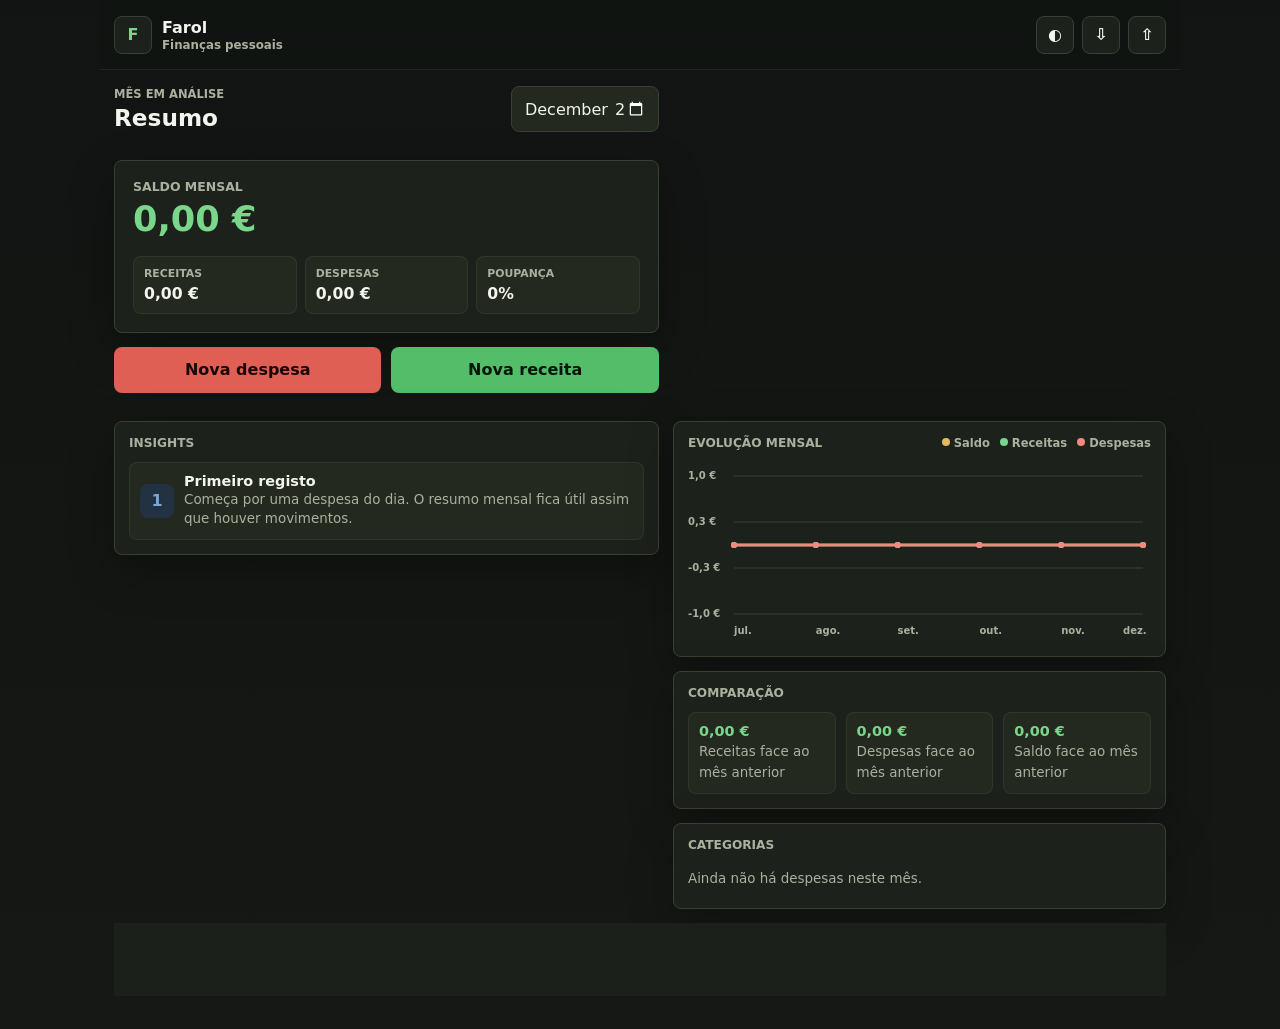
==== index.html @ 8cc8b047 "Add files via upload" ====
<!doctype html>
<html lang="pt-PT">
  <head>
    <meta charset="utf-8" />
    <meta name="viewport" content="width=device-width, initial-scale=1, viewport-fit=cover" />
    <meta name="theme-color" content="#111412" />
    <meta name="apple-mobile-web-app-capable" content="yes" />
    <meta name="apple-mobile-web-app-title" content="Farol" />
    <meta name="apple-mobile-web-app-status-bar-style" content="black-translucent" />
    <title>Farol - Finan&ccedil;as pessoais</title>
    <link rel="manifest" href="manifest.webmanifest" />
    <link rel="icon" href="icon.svg" type="image/svg+xml" />
    <link rel="stylesheet" href="styles.css" />
  </head>
  <body>
    <main class="app">
      <header class="topbar">
        <button class="brand" data-view-target="dashboard" type="button" aria-label="Ir para o resumo">
          <span class="brand-mark" aria-hidden="true">F</span>
          <span>
            <strong>Farol</strong>
            <small>Finan&ccedil;as pessoais</small>
          </span>
        </button>

        <div class="top-actions">
          <button id="themeBtn" class="icon-button" type="button" aria-label="Alternar tema">
            <span aria-hidden="true">◐</span>
          </button>
          <button id="exportBtn" class="icon-button" type="button" aria-label="Exportar dados">
            <span aria-hidden="true">⇩</span>
          </button>
          <label class="icon-button file-button" aria-label="Importar dados">
            <span aria-hidden="true">⇧</span>
            <input id="importInput" type="file" accept="application/json" />
          </label>
        </div>
      </header>

      <section class="view active" id="view-dashboard" aria-labelledby="dashboardTitle">
        <div class="month-strip">
          <div>
            <p class="overline">M&ecirc;s em an&aacute;lise</p>
            <h1 id="dashboardTitle">Resumo</h1>
          </div>
          <input id="monthPicker" type="month" aria-label="Escolher m&ecirc;s" />
        </div>

        <section class="balance-panel" aria-label="Resumo financeiro do m&ecirc;s">
          <p>Saldo mensal</p>
          <strong id="balanceTotal">0,00 &euro;</strong>
          <div class="summary-grid">
            <article>
              <span>Receitas</span>
              <strong id="incomeTotal">0,00 &euro;</strong>
            </article>
            <article>
              <span>Despesas</span>
              <strong id="expenseTotal">0,00 &euro;</strong>
            </article>
            <article>
              <span>Poupan&ccedil;a</span>
              <strong id="savingsRate">0%</strong>
            </article>
          </div>
        </section>

        <div class="quick-actions">
          <button id="quickExpense" class="primary-button danger" type="button">Nova despesa</button>
          <button id="quickIncome" class="primary-button success" type="button">Nova receita</button>
        </div>

        <section class="panel insights-panel" aria-label="Insights autom&aacute;ticos">
          <div class="section-head">
            <h2>Insights</h2>
          </div>
          <div id="insightList" class="insight-list"></div>
        </section>

        <section class="panel chart-panel" aria-label="Evolu&ccedil;&atilde;o financeira">
          <div class="section-head">
            <h2>Evolu&ccedil;&atilde;o mensal</h2>
            <div class="legend">
              <span><i class="dot balance"></i>Saldo</span>
              <span><i class="dot income"></i>Receitas</span>
              <span><i class="dot expense"></i>Despesas</span>
            </div>
          </div>
          <canvas id="monthlyChart" height="180"></canvas>
        </section>

        <section class="panel" aria-label="Compara&ccedil;&atilde;o com meses anteriores">
          <div class="section-head">
            <h2>Compara&ccedil;&atilde;o</h2>
          </div>
          <div id="comparisonGrid" class="metric-grid"></div>
        </section>

        <section class="panel" aria-label="Categorias do m&ecirc;s">
          <div class="section-head">
            <h2>Categorias</h2>
          </div>
          <div id="categoryBreakdown" class="category-list"></div>
        </section>
      </section>

      <section class="view" id="view-transactions" aria-labelledby="transactionsTitle">
        <div class="section-title">
          <p class="overline">Hist&oacute;rico</p>
          <h1 id="transactionsTitle">Movimentos</h1>
        </div>
        <div class="panel">
          <div class="section-head">
            <h2>Por m&ecirc;s</h2>
            <button id="addFromList" class="small-button" type="button">Adicionar</button>
          </div>
          <div id="transactionGroups" class="transaction-groups"></div>
        </div>
      </section>

      <section class="view" id="view-fixed" aria-labelledby="fixedTitle">
        <div class="section-title">
          <p class="overline">Base r&aacute;pida</p>
          <h1 id="fixedTitle">Despesas fixas</h1>
        </div>
        <form id="fixedForm" class="panel compact-form">
          <div class="section-head">
            <h2>Nova despesa fixa</h2>
          </div>
          <label>
            Nome
            <input id="fixedName" autocomplete="off" placeholder="Ex.: Renda, gin&aacute;sio, Netflix" required />
          </label>
          <div class="field-row">
            <label>
              Valor
              <input id="fixedAmount" inputmode="decimal" placeholder="0,00" required />
            </label>
            <label>
              Dia
              <input id="fixedDay" type="number" min="1" max="31" value="1" required />
            </label>
          </div>
          <label>
            Categoria
            <select id="fixedCategory"></select>
          </label>
          <button class="primary-button" type="submit">Guardar fixa</button>
        </form>

        <section class="panel">
          <div class="section-head">
            <h2>Guardadas</h2>
          </div>
          <div id="fixedList" class="fixed-list"></div>
        </section>
      </section>

      <section class="view" id="view-worth" aria-labelledby="worthTitle">
        <div class="section-title">
          <p class="overline">Patrim&oacute;nio</p>
          <h1 id="worthTitle">Crescimento</h1>
        </div>

        <section class="balance-panel worth-panel">
          <p>Patrim&oacute;nio atual</p>
          <strong id="netWorthTotal">0,00 &euro;</strong>
          <div class="summary-grid two">
            <article>
              <span>Varia&ccedil;&atilde;o</span>
              <strong id="netWorthChange">0,00 &euro;</strong>
            </article>
            <article>
              <span>Registos</span>
              <strong id="netWorthCount">0</strong>
            </article>
          </div>
        </section>

        <section class="panel chart-panel" aria-label="Gr&aacute;fico de patrim&oacute;nio">
          <div class="section-head">
            <h2>Gr&aacute;fico</h2>
          </div>
          <canvas id="netWorthChart" height="180"></canvas>
        </section>

        <form id="netWorthForm" class="panel compact-form">
          <div class="section-head">
            <h2>Novo registo</h2>
          </div>
          <label>
            Valor total
            <input id="netWorthAmount" inputmode="decimal" placeholder="0,00" required />
          </label>
          <label>
            Data
            <input id="netWorthDate" type="date" required />
          </label>
          <label>
            Nota
            <input id="netWorthNote" autocomplete="off" placeholder="Ex.: fim do m&ecirc;s, ap&oacute;s poupan&ccedil;a" />
          </label>
          <button class="primary-button" type="submit">Guardar patrim&oacute;nio</button>
        </form>

        <section class="panel">
          <div class="section-head">
            <h2>Registos</h2>
          </div>
          <div id="netWorthList" class="simple-list"></div>
        </section>
      </section>

      <section class="view" id="view-simulator" aria-labelledby="simulatorTitle">
        <div class="section-title">
          <p class="overline">Investimento</p>
          <h1 id="simulatorTitle">Simulador</h1>
        </div>

        <form id="simulatorForm" class="panel compact-form simulator-grid">
          <label>
            Valor inicial
            <input id="simInitial" inputmode="decimal" value="1000" />
          </label>
          <label>
            Refor&ccedil;o
            <input id="simContribution" inputmode="decimal" value="100" />
          </label>
          <label>
            Frequ&ecirc;ncia
            <select id="simFrequency">
              <option value="daily">Todos os dias</option>
              <option value="weekly">Todas as semanas</option>
              <option value="monthly" selected>Todos os meses</option>
              <option value="yearly">Todos os anos</option>
            </select>
          </label>
          <label>
            Valoriza&ccedil;&atilde;o anual
            <input id="simReturn" inputmode="decimal" value="6" />
          </label>
          <label>
            Prazo
            <input id="simYears" type="number" min="1" max="50" value="20" />
          </label>
        </form>

        <section class="balance-panel sim-panel">
          <p>Valor estimado</p>
          <strong id="simFinal">0,00 &euro;</strong>
          <div class="summary-grid two">
            <article>
              <span>Investido</span>
              <strong id="simInvested">0,00 &euro;</strong>
            </article>
            <article>
              <span>Juros</span>
              <strong id="simInterest">0,00 &euro;</strong>
            </article>
          </div>
        </section>

        <section class="panel chart-panel" aria-label="Crescimento potencial do investimento">
          <div class="section-head">
            <h2>Crescimento potencial</h2>
          </div>
          <canvas id="investmentChart" height="210"></canvas>
        </section>
      </section>

      <dialog id="movementDialog" class="movement-dialog">
        <form id="movementForm" method="dialog" class="movement-form">
          <div class="dialog-head">
            <div>
              <p class="overline">Registo r&aacute;pido</p>
              <h2 id="movementDialogTitle">Nova despesa</h2>
            </div>
            <button id="closeMovement" class="icon-button" type="button" aria-label="Fechar">×</button>
          </div>

          <div class="segmented" role="group" aria-label="Tipo de movimento">
            <button class="active" data-type="expense" type="button">Despesa</button>
            <button data-type="income" type="button">Receita</button>
          </div>

          <label id="fixedPresetWrap">
            Usar despesa fixa
            <select id="fixedPresetSelect">
              <option value="">Escolher modelo guardado</option>
            </select>
          </label>

          <label>
            Valor
            <input id="amount" inputmode="decimal" placeholder="0,00" required />
          </label>

          <label>
            Categoria
            <select id="category"></select>
          </label>

          <div id="categoryChips" class="chips" aria-label="Categorias r&aacute;pidas"></div>

          <label>
            Descri&ccedil;&atilde;o
            <input id="description" autocomplete="off" placeholder="Ex.: Continente, renda, ordenado" />
          </label>

          <label>
            Data
            <input id="date" type="date" required />
          </label>

          <button class="primary-button" id="saveMovement" type="submit">Guardar</button>
        </form>
      </dialog>

      <nav class="bottom-nav" aria-label="Navega&ccedil;&atilde;o principal">
        <button class="active" data-view-target="dashboard" type="button">
          <span aria-hidden="true">⌂</span>
          <strong>Resumo</strong>
        </button>
        <button data-view-target="transactions" type="button">
          <span aria-hidden="true">≡</span>
          <strong>Mov.</strong>
        </button>
        <button data-view-target="fixed" type="button">
          <span aria-hidden="true">□</span>
          <strong>Fixas</strong>
        </button>
        <button data-view-target="worth" type="button">
          <span aria-hidden="true">€</span>
          <strong>Patrim.</strong>
        </button>
        <button data-view-target="simulator" type="button">
          <span aria-hidden="true">%</span>
          <strong>Sim.</strong>
        </button>
      </nav>
    </main>

    <script src="script.js"></script>
  </body>
</html>
---- styles.css ----
:root {
  color-scheme: dark;
  font-family:
    Inter, ui-sans-serif, system-ui, -apple-system, BlinkMacSystemFont, "Segoe UI",
    sans-serif;
  --bg: #111412;
  --page: #151814;
  --surface: #1d211c;
  --surface-2: #24291f;
  --surface-3: #2e3428;
  --border: #384033;
  --text: #f2f4ed;
  --muted: #aab19e;
  --faint: #757f6a;
  --success: #79d68a;
  --success-strong: #53bd69;
  --success-soft: #1f3926;
  --danger: #f1897f;
  --danger-strong: #df5f54;
  --danger-soft: #452724;
  --amber: #e4b85e;
  --amber-soft: #3c321f;
  --blue: #7aa7d8;
  --blue-soft: #223243;
  --shadow: 0 16px 46px rgb(0 0 0 / 0.28);
  --radius: 8px;
}

:root[data-theme="light"] {
  color-scheme: light;
  --bg: #f5f1e8;
  --page: #fbf8f1;
  --surface: #ffffff;
  --surface-2: #f0eadf;
  --surface-3: #e7dfd1;
  --border: #d8cfbf;
  --text: #20251f;
  --muted: #6a705f;
  --faint: #8c927f;
  --success: #176b3a;
  --success-strong: #0f7f3f;
  --success-soft: #e3f2e5;
  --danger: #a9372e;
  --danger-strong: #c2463b;
  --danger-soft: #f7dedb;
  --amber: #90640e;
  --amber-soft: #f5e7c8;
  --blue: #246393;
  --blue-soft: #dceaf5;
  --shadow: 0 12px 34px rgb(72 54 27 / 0.13);
}

* {
  box-sizing: border-box;
}

html {
  background: var(--bg);
}

body {
  min-height: 100vh;
  margin: 0;
  background: linear-gradient(180deg, var(--bg), var(--page));
  color: var(--text);
}

button,
input,
select {
  font: inherit;
}

button,
label,
select {
  -webkit-tap-highlight-color: transparent;
}

button {
  cursor: pointer;
}

button:disabled {
  cursor: not-allowed;
  opacity: 0.55;
}

h1,
h2,
p {
  margin-top: 0;
}

.app {
  width: min(1080px, 100%);
  min-height: 100vh;
  margin: 0 auto;
  padding: 0 14px calc(92px + env(safe-area-inset-bottom));
}

.topbar {
  position: sticky;
  top: 0;
  z-index: 20;
  display: flex;
  align-items: center;
  justify-content: space-between;
  gap: 12px;
  min-height: 70px;
  margin: 0 -14px;
  padding: calc(10px + env(safe-area-inset-top)) 14px 10px;
  border-bottom: 1px solid rgb(128 138 116 / 0.16);
  background: color-mix(in srgb, var(--bg) 90%, transparent);
  backdrop-filter: blur(18px);
}

.brand {
  display: inline-flex;
  align-items: center;
  gap: 10px;
  max-width: 62%;
  border: 0;
  background: transparent;
  color: var(--text);
  padding: 0;
  text-align: left;
}

.brand-mark {
  display: grid;
  width: 38px;
  height: 38px;
  flex: 0 0 auto;
  place-items: center;
  border: 1px solid var(--border);
  border-radius: 8px;
  background: var(--surface);
  color: var(--success);
  font-weight: 900;
}

.brand strong,
.brand small {
  display: block;
  overflow: hidden;
  text-overflow: ellipsis;
  white-space: nowrap;
}

.brand strong {
  font-size: 1rem;
}

.brand small {
  margin-top: 1px;
  color: var(--muted);
  font-size: 0.74rem;
  font-weight: 700;
}

.top-actions {
  display: flex;
  gap: 8px;
  align-items: center;
}

.icon-button {
  display: inline-grid;
  width: 38px;
  height: 38px;
  place-items: center;
  border: 1px solid var(--border);
  border-radius: 8px;
  background: var(--surface);
  color: var(--text);
  font-size: 1rem;
  font-weight: 900;
}

.file-button {
  cursor: pointer;
}

.file-button input {
  display: none;
}

.view {
  display: none;
  padding-top: 16px;
}

.view.active {
  display: block;
}

.month-strip,
.section-title {
  display: flex;
  align-items: end;
  justify-content: space-between;
  gap: 14px;
  margin-bottom: 14px;
}

.section-title {
  display: block;
}

.overline {
  margin-bottom: 4px;
  color: var(--muted);
  font-size: 0.72rem;
  font-weight: 900;
  letter-spacing: 0;
  text-transform: uppercase;
}

h1 {
  margin-bottom: 0;
  font-size: 1.45rem;
  line-height: 1.15;
  letter-spacing: 0;
}

h2 {
  margin-bottom: 0;
  color: var(--muted);
  font-size: 0.76rem;
  font-weight: 900;
  letter-spacing: 0;
  text-transform: uppercase;
}

input,
select {
  width: 100%;
  min-height: 46px;
  border: 1px solid var(--border);
  border-radius: 8px;
  background: var(--surface-2);
  color: var(--text);
  padding: 0 12px;
  outline: none;
}

input:focus,
select:focus {
  border-color: var(--success);
  box-shadow: 0 0 0 3px color-mix(in srgb, var(--success) 22%, transparent);
}

label {
  display: grid;
  gap: 7px;
  color: var(--muted);
  font-size: 0.74rem;
  font-weight: 900;
  letter-spacing: 0;
  text-transform: uppercase;
}

#monthPicker {
  width: 148px;
}

.balance-panel,
.panel {
  border: 1px solid var(--border);
  border-radius: var(--radius);
  background: var(--surface);
  box-shadow: var(--shadow);
}

.balance-panel {
  padding: 18px;
}

.balance-panel > p {
  margin-bottom: 7px;
  color: var(--muted);
  font-size: 0.78rem;
  font-weight: 900;
  text-transform: uppercase;
}

.balance-panel > strong {
  display: block;
  margin-bottom: 18px;
  font-size: 2.2rem;
  line-height: 1.05;
  font-variant-numeric: tabular-nums;
}

.summary-grid {
  display: grid;
  grid-template-columns: repeat(3, minmax(0, 1fr));
  gap: 8px;
}

.summary-grid.two {
  grid-template-columns: repeat(2, minmax(0, 1fr));
}

.summary-grid article {
  min-width: 0;
  border: 1px solid rgb(128 138 116 / 0.14);
  border-radius: 8px;
  background: var(--surface-2);
  padding: 10px;
}

.summary-grid span {
  display: block;
  margin-bottom: 4px;
  color: var(--muted);
  font-size: 0.68rem;
  font-weight: 900;
  text-transform: uppercase;
}

.summary-grid strong {
  display: block;
  overflow-wrap: anywhere;
  font-size: 0.98rem;
  font-variant-numeric: tabular-nums;
}

.quick-actions {
  display: grid;
  grid-template-columns: 1fr 1fr;
  gap: 10px;
  margin: 12px 0 14px;
}

.primary-button,
.small-button {
  min-height: 46px;
  border: 1px solid transparent;
  border-radius: 8px;
  background: var(--text);
  color: var(--bg);
  padding: 0 14px;
  font-weight: 900;
}

.primary-button.danger {
  background: var(--danger-strong);
  color: #180706;
}

.primary-button.success {
  background: var(--success-strong);
  color: #06150a;
}

:root[data-theme="light"] .primary-button.danger,
:root[data-theme="light"] .primary-button.success {
  color: #fff;
}

.small-button {
  min-height: 36px;
  background: var(--surface-2);
  color: var(--text);
  border-color: var(--border);
  font-size: 0.8rem;
}

.panel {
  margin-top: 14px;
  padding: 14px;
}

.section-head {
  display: flex;
  align-items: center;
  justify-content: space-between;
  gap: 12px;
  margin-bottom: 12px;
}

.legend {
  display: flex;
  gap: 10px;
  align-items: center;
  color: var(--muted);
  font-size: 0.72rem;
  font-weight: 800;
}

.dot {
  display: inline-block;
  width: 8px;
  height: 8px;
  margin-right: 4px;
  border-radius: 999px;
  vertical-align: 1px;
}

.dot.balance {
  background: var(--amber);
}

.dot.income {
  background: var(--success);
}

.dot.expense {
  background: var(--danger);
}

.chart-panel canvas {
  display: block;
  width: 100%;
  height: 180px;
}

#investmentChart {
  height: 210px;
}

.insight-list,
.metric-grid,
.category-list,
.fixed-list,
.simple-list,
.transaction-groups {
  display: grid;
  gap: 10px;
}

.insight-item,
.metric-card,
.category-row,
.fixed-item,
.simple-item,
.month-group {
  border: 1px solid rgb(128 138 116 / 0.14);
  border-radius: 8px;
  background: var(--surface-2);
}

.insight-item {
  display: grid;
  grid-template-columns: 34px 1fr;
  gap: 10px;
  align-items: center;
  padding: 10px;
}

.insight-item .badge {
  display: grid;
  width: 34px;
  height: 34px;
  place-items: center;
  border-radius: 8px;
  background: var(--blue-soft);
  color: var(--blue);
  font-weight: 900;
}

.insight-item strong,
.metric-card strong {
  display: block;
  margin-bottom: 2px;
  font-size: 0.9rem;
}

.insight-item p,
.metric-card span,
.empty {
  margin-bottom: 0;
  color: var(--muted);
  font-size: 0.84rem;
  line-height: 1.4;
}

.metric-grid {
  grid-template-columns: repeat(3, minmax(0, 1fr));
}

.metric-card {
  padding: 10px;
}

.metric-card strong {
  overflow-wrap: anywhere;
  font-variant-numeric: tabular-nums;
}

.category-row {
  padding: 10px;
}

.category-meta,
.row-line {
  display: flex;
  justify-content: space-between;
  gap: 12px;
  align-items: center;
}

.category-meta strong,
.row-line strong {
  min-width: 0;
  overflow: hidden;
  text-overflow: ellipsis;
  white-space: nowrap;
}

.category-meta span,
.row-line span {
  color: var(--muted);
  white-space: nowrap;
  font-variant-numeric: tabular-nums;
}

.bar {
  height: 8px;
  margin-top: 8px;
  overflow: hidden;
  border-radius: 999px;
  background: var(--surface-3);
}

.bar div {
  height: 100%;
  border-radius: inherit;
  background: var(--danger);
}

.month-group {
  padding: 12px;
}

.month-group h3 {
  margin: 0 0 8px;
  font-size: 0.92rem;
}

.transaction {
  display: grid;
  grid-template-columns: 1fr auto;
  gap: 8px 12px;
  align-items: center;
  padding: 11px 0;
  border-top: 1px solid rgb(128 138 116 / 0.14);
}

.transaction:first-of-type {
  border-top: 0;
}

.transaction-title {
  min-width: 0;
}

.transaction-title strong {
  display: block;
  overflow: hidden;
  text-overflow: ellipsis;
  white-space: nowrap;
}

.transaction-title span {
  display: block;
  margin-top: 3px;
  color: var(--muted);
  font-size: 0.78rem;
}

.amount {
  font-weight: 900;
  white-space: nowrap;
  font-variant-numeric: tabular-nums;
}

.income {
  color: var(--success);
}

.expense {
  color: var(--danger);
}

.delete-button,
.use-button {
  grid-column: 1 / -1;
  justify-self: start;
  min-height: 32px;
  border: 1px solid var(--border);
  border-radius: 8px;
  background: var(--surface);
  color: var(--muted);
  padding: 0 10px;
  font-size: 0.76rem;
  font-weight: 900;
}

.use-button {
  color: var(--text);
}

.compact-form {
  display: grid;
  gap: 12px;
}

.field-row,
.simulator-grid {
  display: grid;
  grid-template-columns: 1fr 100px;
  gap: 10px;
}

.simulator-grid {
  grid-template-columns: 1fr 1fr;
}

.fixed-item,
.simple-item {
  display: grid;
  gap: 9px;
  padding: 11px;
}

.fixed-actions,
.item-actions {
  display: flex;
  gap: 8px;
  flex-wrap: wrap;
}

.simple-item p,
.fixed-item p {
  margin: 0;
  color: var(--muted);
  font-size: 0.82rem;
}

.movement-dialog {
  width: min(440px, calc(100% - 20px));
  max-height: min(760px, calc(100vh - 24px));
  margin: auto auto 10px;
  border: 1px solid var(--border);
  border-radius: 10px 10px 8px 8px;
  background: var(--surface);
  color: var(--text);
  box-shadow: 0 24px 72px rgb(0 0 0 / 0.5);
}

.movement-dialog::backdrop {
  background: rgb(0 0 0 / 0.62);
  backdrop-filter: blur(4px);
}

.movement-form {
  display: grid;
  gap: 12px;
  padding: 16px;
}

.dialog-head {
  display: flex;
  justify-content: space-between;
  gap: 12px;
  align-items: start;
}

.dialog-head h2 {
  color: var(--text);
  font-size: 1.15rem;
  text-transform: none;
}

.segmented {
  display: grid;
  grid-template-columns: 1fr 1fr;
  gap: 4px;
  border-radius: 8px;
  background: var(--surface-2);
  padding: 4px;
}

.segmented button {
  min-height: 42px;
  border: 0;
  border-radius: 6px;
  background: transparent;
  color: var(--muted);
  font-weight: 900;
}

.segmented .active[data-type="expense"] {
  background: var(--danger-strong);
  color: #fff;
}

.segmented .active[data-type="income"] {
  background: var(--success-strong);
  color: #06150a;
}

:root[data-theme="light"] .segmented .active[data-type="income"] {
  color: #fff;
}

.chips {
  display: flex;
  gap: 8px;
  overflow-x: auto;
  padding-bottom: 2px;
  scrollbar-width: none;
}

.chips::-webkit-scrollbar {
  display: none;
}

.chip {
  min-height: 34px;
  flex: 0 0 auto;
  border: 1px solid var(--border);
  border-radius: 8px;
  background: var(--surface-2);
  color: var(--text);
  padding: 0 10px;
  font-size: 0.78rem;
  font-weight: 900;
}

.chip.active {
  border-color: var(--success);
  background: var(--success-soft);
}

.bottom-nav {
  position: fixed;
  right: 0;
  bottom: 0;
  left: 0;
  z-index: 18;
  display: grid;
  grid-template-columns: repeat(5, 1fr);
  width: min(1080px, 100%);
  margin: 0 auto;
  border-top: 1px solid var(--border);
  background: color-mix(in srgb, var(--surface) 94%, transparent);
  padding: 8px 8px calc(8px + env(safe-area-inset-bottom));
  backdrop-filter: blur(18px);
}

.bottom-nav button {
  display: grid;
  gap: 2px;
  min-width: 0;
  min-height: 54px;
  place-items: center;
  border: 0;
  border-radius: 8px;
  background: transparent;
  color: var(--muted);
  padding: 4px 2px;
}

.bottom-nav span {
  font-size: 1rem;
  line-height: 1;
}

.bottom-nav strong {
  width: 100%;
  overflow: hidden;
  text-overflow: ellipsis;
  white-space: nowrap;
  font-size: 0.62rem;
  letter-spacing: 0;
  text-transform: uppercase;
}

.bottom-nav button.active {
  background: var(--success-soft);
  color: var(--success);
}

.empty {
  padding: 6px 0;
}

@media (max-width: 370px) {
  .app {
    padding-right: 10px;
    padding-left: 10px;
  }

  .topbar {
    margin-right: -10px;
    margin-left: -10px;
    padding-right: 10px;
    padding-left: 10px;
  }

  .summary-grid,
  .metric-grid,
  .simulator-grid {
    grid-template-columns: 1fr;
  }

  .balance-panel > strong {
    font-size: 1.75rem;
  }

  .legend {
    display: none;
  }
}

@media (min-width: 760px) {
  .app {
    padding-bottom: 34px;
  }

  .view.active {
    display: grid;
    grid-template-columns: repeat(2, minmax(0, 1fr));
    gap: 14px;
    align-items: start;
  }

  #view-dashboard.active {
    grid-template-columns: 1.05fr 0.95fr;
  }

  .month-strip,
  .section-title,
  .quick-actions,
  .balance-panel,
  .insights-panel,
  #view-dashboard .chart-panel {
    grid-column: 1;
  }

  #view-dashboard .panel:nth-of-type(n + 3) {
    grid-column: 2;
  }

  .panel,
  .balance-panel,
  .quick-actions {
    margin-top: 0;
  }

  .bottom-nav {
    position: sticky;
    bottom: auto;
    top: calc(70px + env(safe-area-inset-top));
    margin-top: 14px;
    border: 1px solid var(--border);
    border-radius: 8px;
  }
}
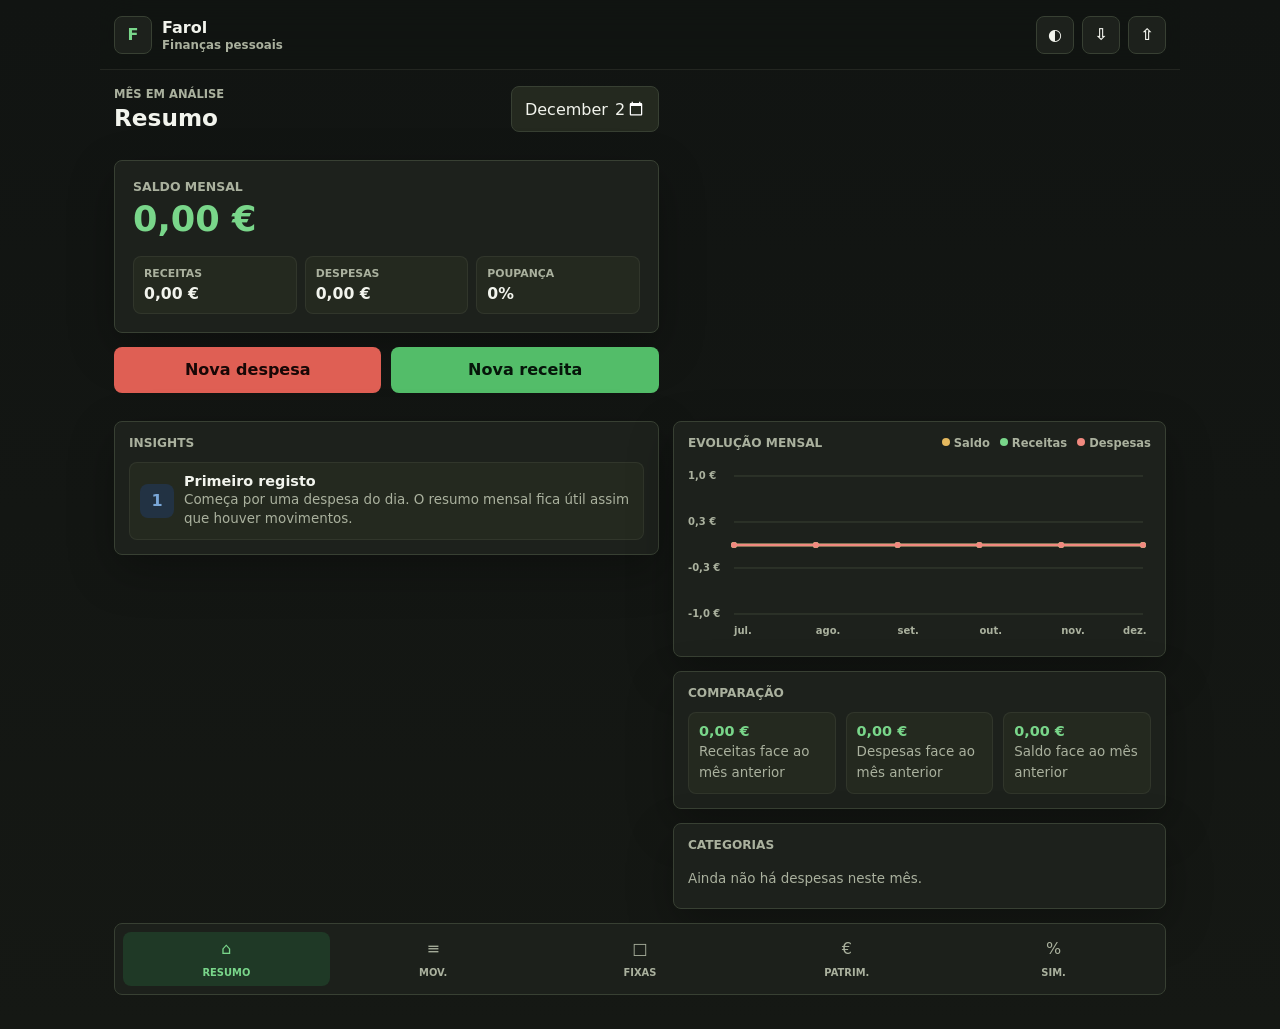
==== commit c9db7fea: "Add files via upload" ====
--- a/index.html
+++ b/index.html
@@ -2,7 +2,7 @@
 <html lang="pt-PT">
   <head>
     <meta charset="utf-8" />
-    <meta name="viewport" content="width=device-width, initial-scale=1, viewport-fit=cover" />
+    <meta name="viewport" content="width=device-width, initial-scale=1, maximum-scale=1, user-scalable=no, viewport-fit=cover" />
     <meta name="theme-color" content="#111412" />
     <meta name="apple-mobile-web-app-capable" content="yes" />
     <meta name="apple-mobile-web-app-title" content="Farol" />
@@ -295,12 +295,11 @@
             <input id="amount" inputmode="decimal" placeholder="0,00" required />
           </label>
 
-          <label>
-            Categoria
-            <select id="category"></select>
-          </label>
-
-          <div id="categoryChips" class="chips" aria-label="Categorias r&aacute;pidas"></div>
+          <div class="category-picker">
+            <div class="field-label">Categoria</div>
+            <select id="category" class="native-category" aria-label="Categoria"></select>
+            <div id="categoryChips" class="chips" aria-label="Categorias r&aacute;pidas"></div>
+          </div>
 
           <label>
             Descri&ccedil;&atilde;o
--- a/styles.css
+++ b/styles.css
@@ -63,6 +63,8 @@
   margin: 0;
   background: linear-gradient(180deg, var(--bg), var(--page));
   color: var(--text);
+  overscroll-behavior: none;
+  touch-action: manipulation;
 }
 
 button,
@@ -241,6 +243,7 @@
   border-radius: 8px;
   background: var(--surface-2);
   color: var(--text);
+  font-size: 16px;
   padding: 0 12px;
   outline: none;
 }
@@ -254,6 +257,14 @@
 label {
   display: grid;
   gap: 7px;
+  color: var(--muted);
+  font-size: 0.74rem;
+  font-weight: 900;
+  letter-spacing: 0;
+  text-transform: uppercase;
+}
+
+.field-label {
   color: var(--muted);
   font-size: 0.74rem;
   font-weight: 900;
@@ -642,7 +653,7 @@
 
 .movement-dialog {
   width: min(440px, calc(100% - 20px));
-  max-height: min(760px, calc(100vh - 24px));
+  max-height: min(760px, calc(100dvh - 24px));
   margin: auto auto 10px;
   border: 1px solid var(--border);
   border-radius: 10px 10px 8px 8px;
@@ -658,7 +669,7 @@
 
 .movement-form {
   display: grid;
-  gap: 12px;
+  gap: 10px;
   padding: 16px;
 }
 
@@ -707,11 +718,27 @@
   color: #fff;
 }
 
+.category-picker {
+  display: grid;
+  gap: 8px;
+}
+
+.native-category {
+  position: absolute;
+  width: 1px;
+  height: 1px;
+  min-height: 1px;
+  overflow: hidden;
+  opacity: 0;
+  pointer-events: none;
+}
+
 .chips {
   display: flex;
   gap: 8px;
   overflow-x: auto;
-  padding-bottom: 2px;
+  margin: 0 -16px;
+  padding: 0 16px 2px;
   scrollbar-width: none;
 }
 
@@ -720,20 +747,21 @@
 }
 
 .chip {
-  min-height: 34px;
+  min-height: 40px;
   flex: 0 0 auto;
   border: 1px solid var(--border);
   border-radius: 8px;
   background: var(--surface-2);
   color: var(--text);
   padding: 0 10px;
-  font-size: 0.78rem;
+  font-size: 0.86rem;
   font-weight: 900;
 }
 
 .chip.active {
   border-color: var(--success);
   background: var(--success-soft);
+  color: var(--success);
 }
 
 .bottom-nav {
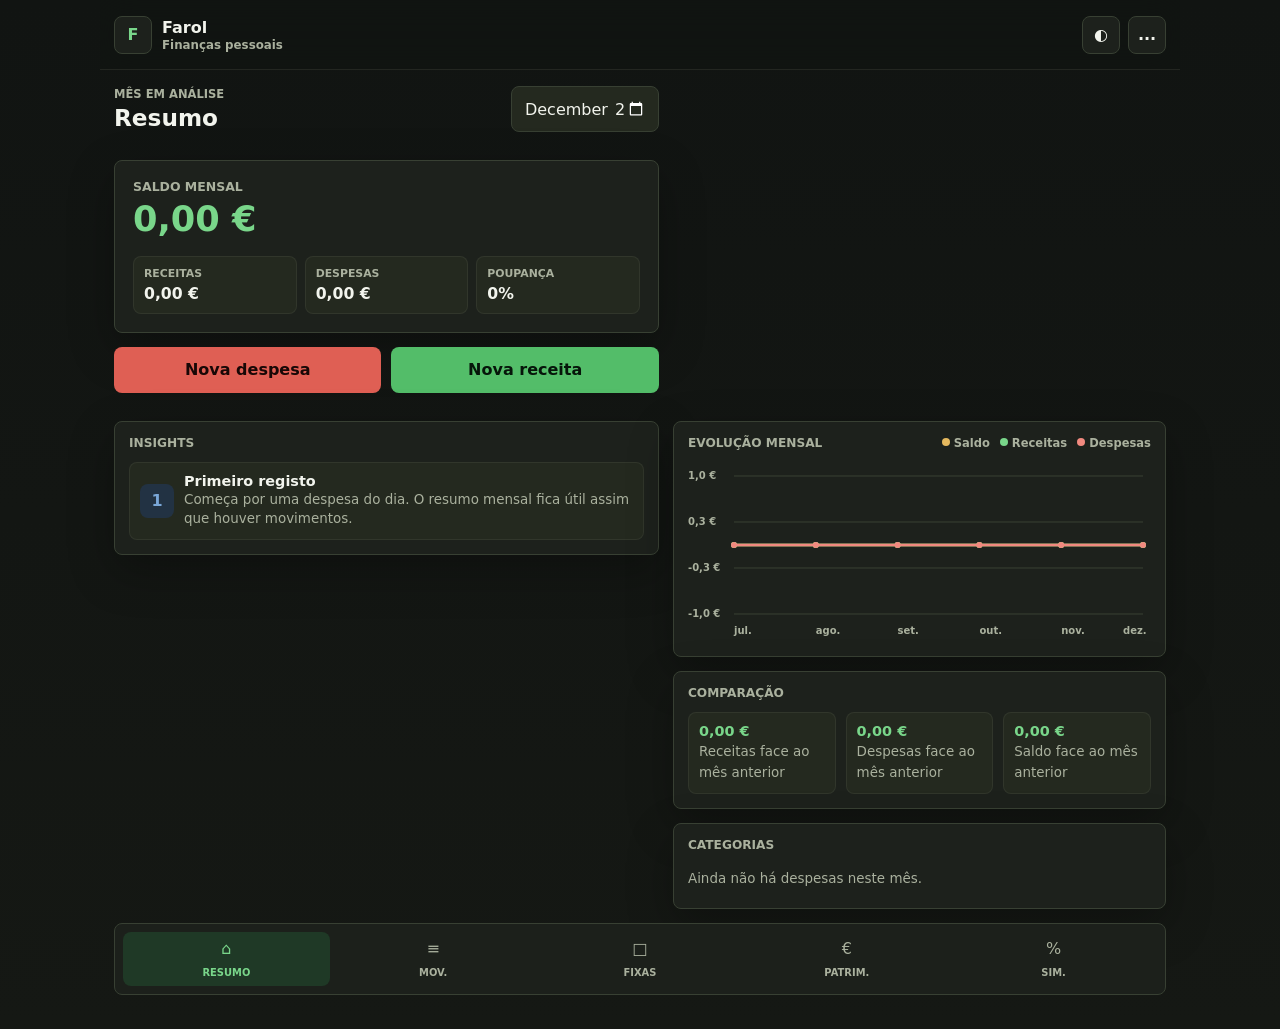
==== commit 539063f5: "Add files via upload" ====
--- a/index.html
+++ b/index.html
@@ -16,10 +16,10 @@
     <main class="app">
       <header class="topbar">
         <button class="brand" data-view-target="dashboard" type="button" aria-label="Ir para o resumo">
-          <span class="brand-mark" aria-hidden="true">F</span>
+          <span id="brandLogo" class="brand-mark" aria-hidden="true">F</span>
           <span>
-            <strong>Farol</strong>
-            <small>Finan&ccedil;as pessoais</small>
+            <strong id="brandTitle">Farol</strong>
+            <small id="brandSubtitle">Finan&ccedil;as pessoais</small>
           </span>
         </button>
 
@@ -27,7 +27,7 @@
           <button id="themeBtn" class="icon-button" type="button" aria-label="Alternar tema">
             <span aria-hidden="true">◐</span>
           </button>
-          <button id="exportBtn" class="icon-button" type="button" aria-label="Exportar dados">
+          <button id="settingsBtn" class="icon-button menu-button" type="button" aria-label="Abrir defini&ccedil;&otilde;es">
             <span aria-hidden="true">⇩</span>
           </button>
           <label class="icon-button file-button" aria-label="Importar dados">
@@ -315,6 +315,70 @@
         </form>
       </dialog>
 
+      <dialog id="settingsDialog" class="settings-dialog">
+        <section class="settings-sheet" aria-labelledby="settingsTitle">
+          <div class="dialog-head">
+            <div>
+              <p class="overline">Personaliza&ccedil;&atilde;o</p>
+              <h2 id="settingsTitle">Defini&ccedil;&otilde;es</h2>
+            </div>
+            <button id="closeSettings" class="icon-button" type="button" aria-label="Fechar">x</button>
+          </div>
+
+          <div class="settings-section">
+            <h3>Topo da app</h3>
+            <label>
+              Nome
+              <input id="appTitleInput" autocomplete="off" maxlength="24" />
+            </label>
+            <label>
+              Subt&iacute;tulo
+              <input id="appSubtitleInput" autocomplete="off" maxlength="34" />
+            </label>
+            <div class="logo-row">
+              <div id="logoPreview" class="logo-preview" aria-hidden="true">F</div>
+              <div class="logo-actions">
+                <label class="secondary-action">
+                  Escolher foto
+                  <input id="logoInput" type="file" accept="image/*" />
+                </label>
+                <button id="removeLogoBtn" class="secondary-action" type="button">Remover foto</button>
+              </div>
+            </div>
+          </div>
+
+          <div class="settings-section">
+            <h3>Categorias</h3>
+            <div class="field-row">
+              <label>
+                Tipo
+                <select id="categoryTypeInput">
+                  <option value="expense">Despesa</option>
+                  <option value="income">Receita</option>
+                </select>
+              </label>
+              <label>
+                Nova
+                <input id="customCategoryInput" autocomplete="off" placeholder="Ex.: Animais" />
+              </label>
+            </div>
+            <button id="addCategoryBtn" class="primary-button" type="button">Adicionar categoria</button>
+            <div id="customCategoryList" class="custom-category-list"></div>
+          </div>
+
+          <div class="settings-section">
+            <h3>Dados</h3>
+            <div class="data-actions">
+              <button id="settingsExportBtn" class="secondary-action" type="button">Exportar dados</button>
+              <label class="secondary-action">
+                Importar dados
+                <input id="settingsImportInput" type="file" accept="application/json" />
+              </label>
+            </div>
+          </div>
+        </section>
+      </dialog>
+
       <nav class="bottom-nav" aria-label="Navega&ccedil;&atilde;o principal">
         <button class="active" data-view-target="dashboard" type="button">
           <span aria-hidden="true">⌂</span>
--- a/styles.css
+++ b/styles.css
@@ -140,6 +140,14 @@
   background: var(--surface);
   color: var(--success);
   font-weight: 900;
+  overflow: hidden;
+}
+
+.brand-mark img,
+.logo-preview img {
+  width: 100%;
+  height: 100%;
+  object-fit: cover;
 }
 
 .brand strong,
@@ -186,6 +194,19 @@
 
 .file-button input {
   display: none;
+}
+
+.top-actions .file-button {
+  display: none;
+}
+
+.menu-button span {
+  font-size: 0;
+}
+
+.menu-button span::before {
+  content: "...";
+  font-size: 1rem;
 }
 
 .view {
@@ -660,6 +681,130 @@
   background: var(--surface);
   color: var(--text);
   box-shadow: 0 24px 72px rgb(0 0 0 / 0.5);
+}
+
+.settings-dialog {
+  width: min(520px, calc(100% - 20px));
+  max-height: min(820px, calc(100dvh - 24px));
+  margin: auto auto 10px;
+  border: 1px solid var(--border);
+  border-radius: 10px 10px 8px 8px;
+  background: var(--surface);
+  color: var(--text);
+  box-shadow: 0 24px 72px rgb(0 0 0 / 0.5);
+}
+
+.settings-dialog::backdrop {
+  background: rgb(0 0 0 / 0.62);
+  backdrop-filter: blur(4px);
+}
+
+.settings-sheet {
+  display: grid;
+  gap: 14px;
+  max-height: calc(100dvh - 42px);
+  overflow: auto;
+  padding: 16px;
+}
+
+.settings-section {
+  display: grid;
+  gap: 12px;
+  border: 1px solid rgb(128 138 116 / 0.14);
+  border-radius: 8px;
+  background: var(--surface-2);
+  padding: 12px;
+}
+
+.settings-section h3 {
+  margin: 0;
+  color: var(--muted);
+  font-size: 0.76rem;
+  font-weight: 900;
+  letter-spacing: 0;
+  text-transform: uppercase;
+}
+
+.logo-row {
+  display: grid;
+  grid-template-columns: 58px 1fr;
+  gap: 12px;
+  align-items: center;
+}
+
+.logo-preview {
+  display: grid;
+  width: 58px;
+  height: 58px;
+  place-items: center;
+  overflow: hidden;
+  border: 1px solid var(--border);
+  border-radius: 8px;
+  background: var(--surface);
+  color: var(--success);
+  font-size: 1.25rem;
+  font-weight: 900;
+}
+
+.logo-actions,
+.data-actions {
+  display: flex;
+  gap: 8px;
+  flex-wrap: wrap;
+}
+
+.secondary-action {
+  display: inline-flex;
+  align-items: center;
+  justify-content: center;
+  min-height: 40px;
+  border: 1px solid var(--border);
+  border-radius: 8px;
+  background: var(--surface);
+  color: var(--text);
+  padding: 0 12px;
+  font-size: 0.82rem;
+  font-weight: 900;
+  text-transform: none;
+}
+
+.secondary-action input {
+  display: none;
+}
+
+.custom-category-list {
+  display: grid;
+  gap: 8px;
+}
+
+.custom-category-item {
+  display: flex;
+  align-items: center;
+  justify-content: space-between;
+  gap: 10px;
+  border: 1px solid var(--border);
+  border-radius: 8px;
+  background: var(--surface);
+  padding: 8px 10px;
+}
+
+.custom-category-item span {
+  min-width: 0;
+  overflow: hidden;
+  text-overflow: ellipsis;
+  white-space: nowrap;
+  font-weight: 800;
+}
+
+.custom-category-item button {
+  min-height: 30px;
+  border: 1px solid var(--border);
+  border-radius: 8px;
+  background: var(--surface-2);
+  color: var(--muted);
+  padding: 0 9px;
+  font-size: 0.76rem;
+  font-weight: 900;
 }
 
 .movement-dialog::backdrop {
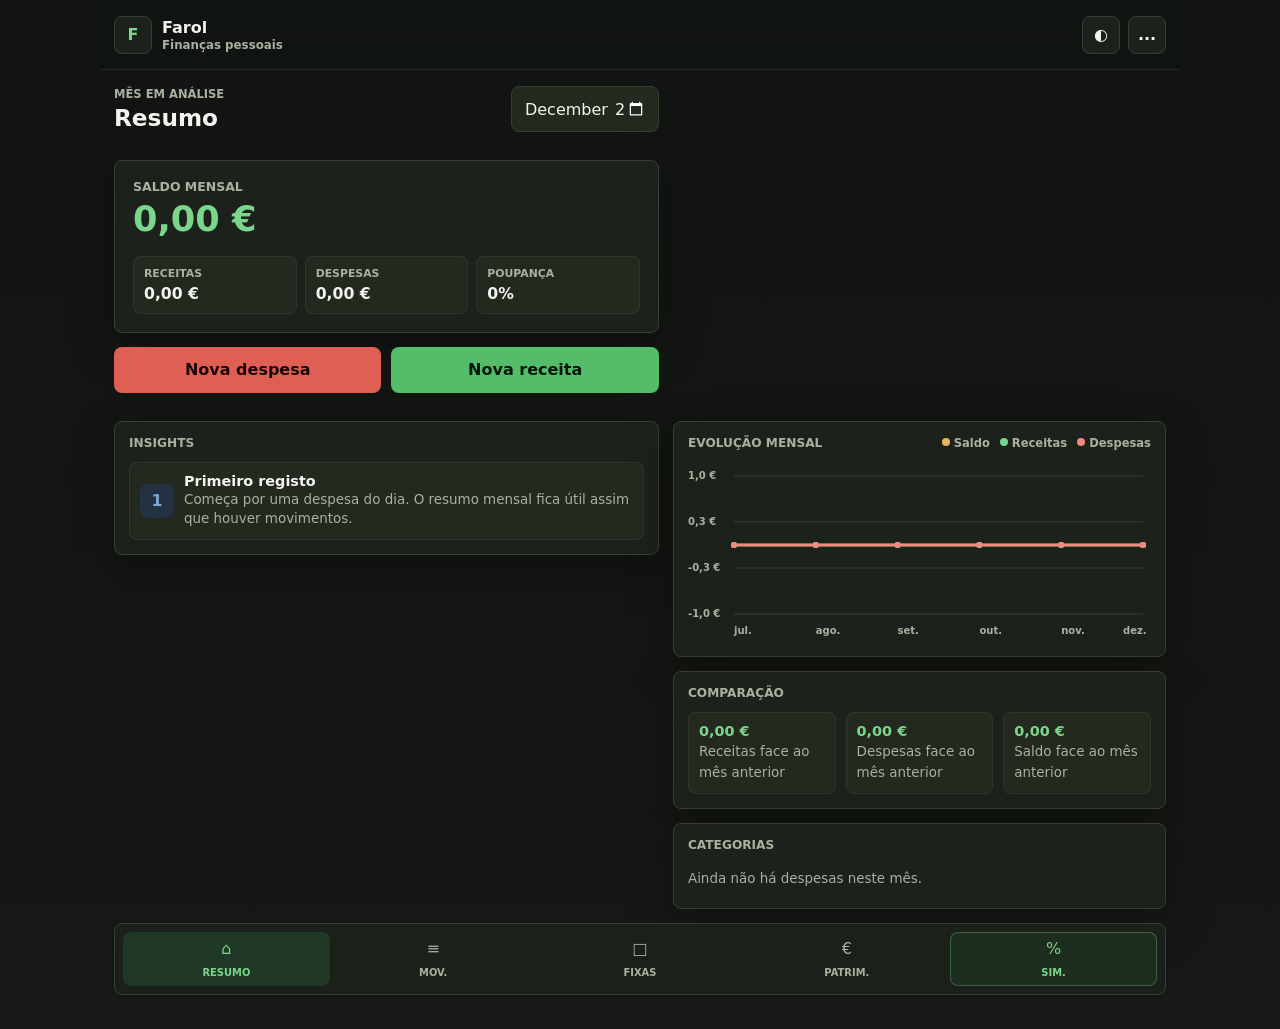
==== commit db19c59b: "Add files via upload" ====
--- a/index.html
+++ b/index.html
@@ -240,7 +240,7 @@
             <input id="simReturn" inputmode="decimal" value="6" />
           </label>
           <label>
-            Prazo
+            Prazo (anos)
             <input id="simYears" type="number" min="1" max="50" value="20" />
           </label>
         </form>
@@ -369,12 +369,17 @@
           <div class="settings-section">
             <h3>Dados</h3>
             <div class="data-actions">
-              <button id="settingsExportBtn" class="secondary-action" type="button">Exportar dados</button>
-              <label class="secondary-action">
-                Importar dados
+              <button id="settingsExportBtn" class="secondary-action export-action" type="button">Exportar Dados</button>
+              <label class="secondary-action import-action">
+                Importar Dados
                 <input id="settingsImportInput" type="file" accept="application/json" />
               </label>
             </div>
+          </div>
+
+          <div class="settings-footer">
+            <button id="cancelSettingsBtn" class="secondary-action" type="button">Cancelar</button>
+            <button id="saveSettingsBtn" class="primary-button" type="button">Gravar</button>
           </div>
         </section>
       </dialog>
--- a/styles.css
+++ b/styles.css
@@ -649,6 +649,11 @@
 
 .simulator-grid {
   grid-template-columns: 1fr 1fr;
+  border-color: color-mix(in srgb, var(--success) 45%, var(--border));
+  background:
+    linear-gradient(180deg, color-mix(in srgb, var(--success-soft) 42%, transparent), transparent),
+    var(--surface);
+  box-shadow: 0 14px 42px rgb(0 0 0 / 0.24);
 }
 
 .fixed-item,
@@ -675,7 +680,7 @@
 .movement-dialog {
   width: min(440px, calc(100% - 20px));
   max-height: min(760px, calc(100dvh - 24px));
-  margin: auto auto 10px;
+  margin: calc(12px + env(safe-area-inset-top)) auto auto;
   border: 1px solid var(--border);
   border-radius: 10px 10px 8px 8px;
   background: var(--surface);
@@ -686,7 +691,7 @@
 .settings-dialog {
   width: min(520px, calc(100% - 20px));
   max-height: min(820px, calc(100dvh - 24px));
-  margin: auto auto 10px;
+  margin: calc(12px + env(safe-area-inset-top)) auto auto;
   border: 1px solid var(--border);
   border-radius: 10px 10px 8px 8px;
   background: var(--surface);
@@ -702,7 +707,7 @@
 .settings-sheet {
   display: grid;
   gap: 14px;
-  max-height: calc(100dvh - 42px);
+  max-height: calc(100dvh - 42px - env(safe-area-inset-top));
   overflow: auto;
   padding: 16px;
 }
@@ -753,6 +758,10 @@
   flex-wrap: wrap;
 }
 
+.data-actions {
+  justify-content: center;
+}
+
 .secondary-action {
   display: inline-flex;
   align-items: center;
@@ -770,6 +779,40 @@
 
 .secondary-action input {
   display: none;
+}
+
+.export-action,
+.import-action {
+  min-width: 138px;
+  color: #07120a;
+}
+
+.export-action {
+  border-color: color-mix(in srgb, var(--success) 65%, transparent);
+  background: var(--success);
+}
+
+.import-action {
+  border-color: color-mix(in srgb, var(--blue) 65%, transparent);
+  background: var(--blue);
+}
+
+:root[data-theme="light"] .export-action,
+:root[data-theme="light"] .import-action {
+  color: #fff;
+}
+
+.settings-footer {
+  position: sticky;
+  bottom: -16px;
+  display: grid;
+  grid-template-columns: 1fr 1fr;
+  gap: 10px;
+  margin: 2px -16px -16px;
+  border-top: 1px solid var(--border);
+  background: color-mix(in srgb, var(--surface) 96%, transparent);
+  padding: 12px 16px calc(12px + env(safe-area-inset-bottom));
+  backdrop-filter: blur(14px);
 }
 
 .custom-category-list {
@@ -958,6 +1001,22 @@
   color: var(--success);
 }
 
+.bottom-nav button[data-view-target="simulator"] {
+  position: relative;
+  border: 1px solid color-mix(in srgb, var(--success) 32%, transparent);
+  background: color-mix(in srgb, var(--success-soft) 55%, transparent);
+  color: var(--success);
+}
+
+.bottom-nav button[data-view-target="simulator"].active {
+  background: var(--success);
+  color: #07120a;
+}
+
+:root[data-theme="light"] .bottom-nav button[data-view-target="simulator"].active {
+  color: #fff;
+}
+
 .empty {
   padding: 6px 0;
 }
